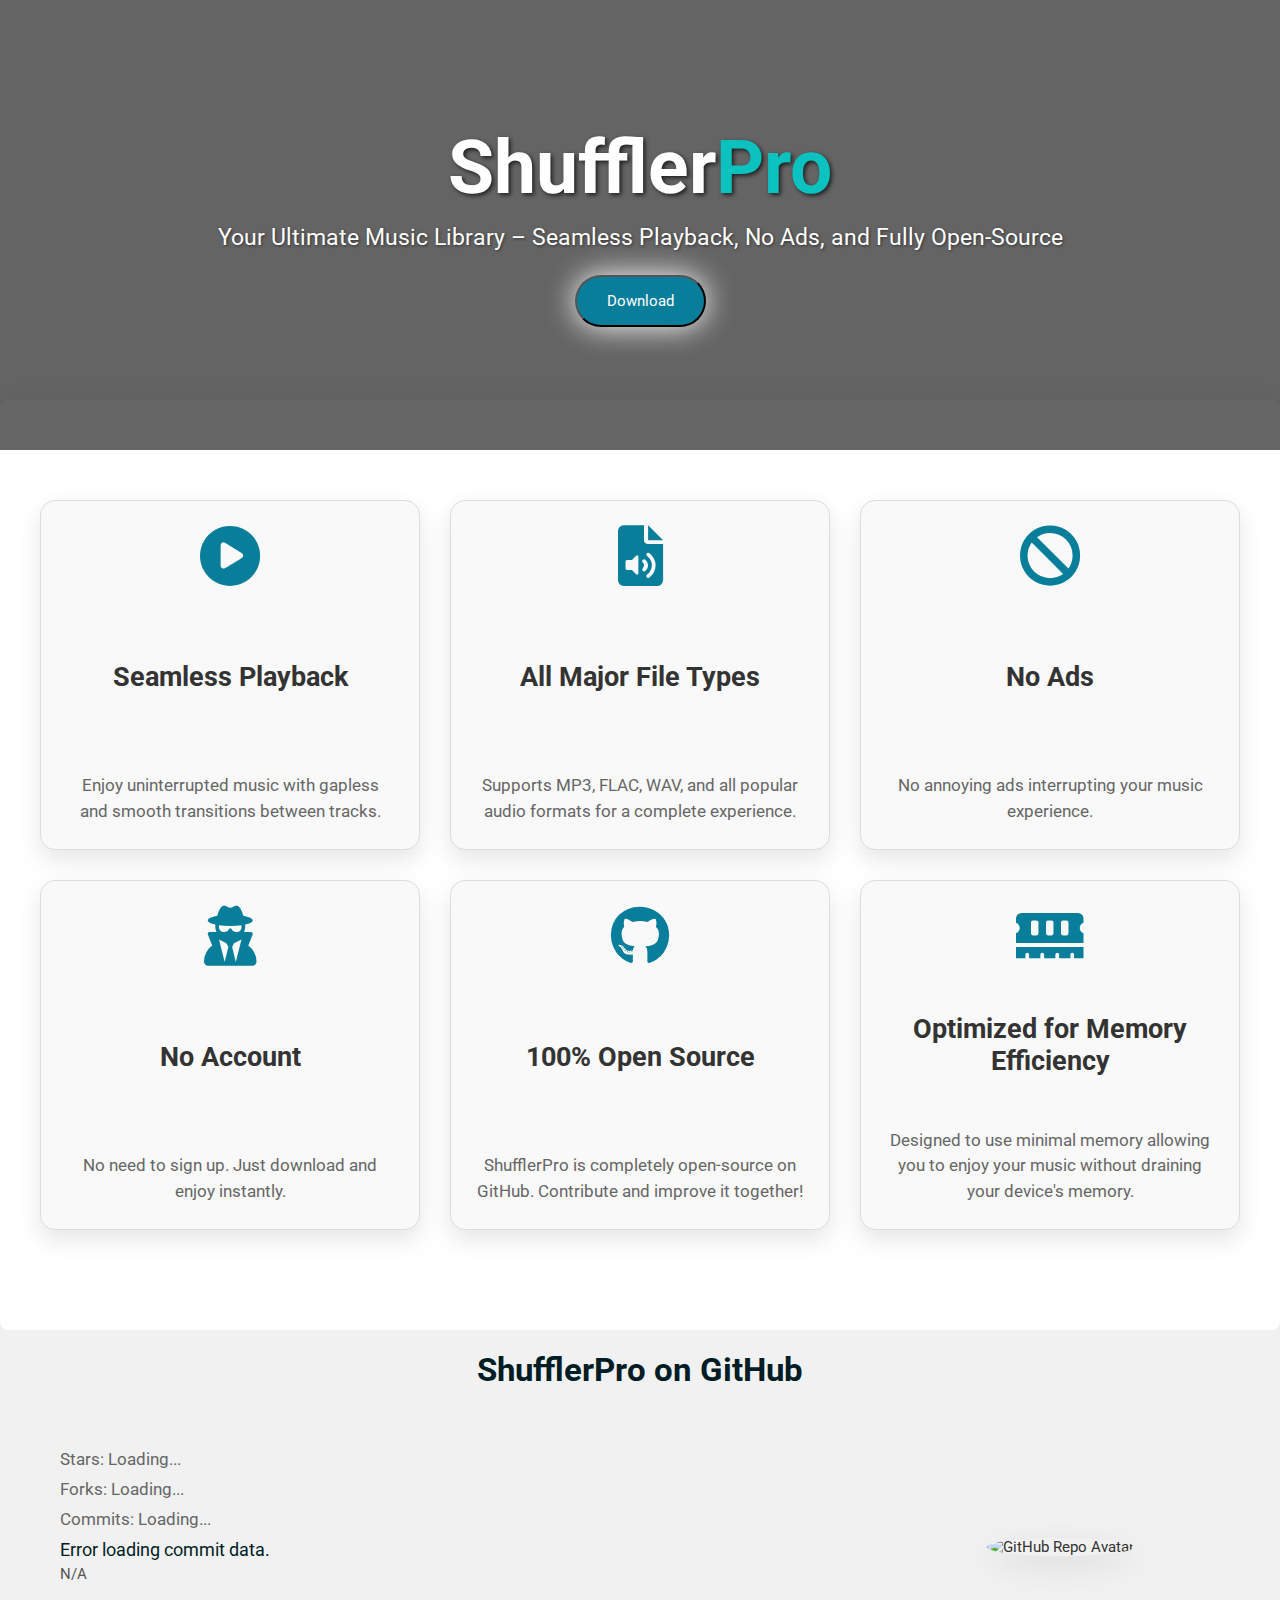
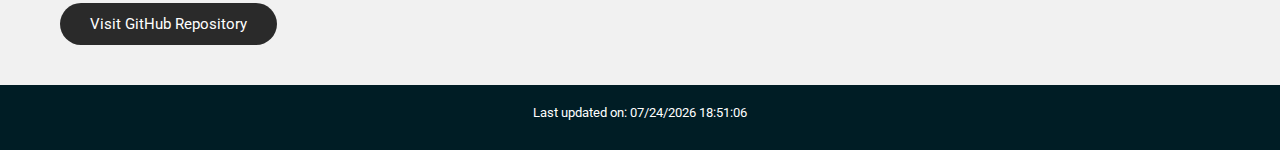
==== Web/index.html @ 35d64451 "update github api calls" ====
<!DOCTYPE html>
<html lang="en">
  <head>
    <meta charset="UTF-8" />
    <meta name="viewport" content="width=device-width, initial-scale=1.0" />
    <meta http-equiv="X-UA-Compatible" content="ie=edge" />
    <title>ShufflerPro - Your Ultimate Music Library</title>
    <link rel="stylesheet" href="styles.css" />
    <link
      href="https://fonts.googleapis.com/css2?family=Roboto:wght@400;700&display=swap"
      rel="stylesheet"
    />
    <link
      rel="stylesheet"
      href="https://cdnjs.cloudflare.com/ajax/libs/font-awesome/6.0.0-beta3/css/all.min.css"
    />
    <script src="https://kit.fontawesome.com/a076d05399.js"></script>
  </head>
  <body>
    <!-- Hero Section -->
    <header class="hero">
      <div class="container">
        <h1>Shuffler<span class="highlight">Pro</span></h1>
        <p>
          Your Ultimate Music Library – Seamless Playback, No Ads, and Fully
          Open-Source
        </p>
        <button href="#download" class="btn-primary" id="downloadBtn">
          Download
        </button>
      </div>
    </header>

    <!-- Features Section -->
    <section class="features">
      <div class="feature-items">
        <div class="feature-item">
          <i class="fas fa-play-circle"></i>
          <h3>Seamless Playback</h3>
          <p>
            Enjoy uninterrupted music with gapless and smooth transitions
            between tracks.
          </p>
        </div>
        <div class="feature-item">
          <i class="fas fa-file-audio"></i>
          <h3>All Major File Types</h3>
          <p>
            Supports MP3, FLAC, WAV, and all popular audio formats for a
            complete experience.
          </p>
        </div>
        <div class="feature-item">
          <i class="fas fa-ban"></i>
          <h3>No Ads</h3>
          <p>No annoying ads interrupting your music experience.</p>
        </div>
        <div class="feature-item">
          <i class="fas fa-user-secret"></i>
          <h3>No Account</h3>
          <p>No need to sign up. Just download and enjoy instantly.</p>
        </div>
        <div class="feature-item">
          <i class="fab fa-github"></i>
          <h3>100% Open Source</h3>
          <p>
            ShufflerPro is completely open-source on GitHub. Contribute and
            improve it together!
          </p>
        </div>
        <div class="feature-item">
          <i class="fas fa-memory"></i>
          <h3>Optimized for Memory Efficiency</h3>
          <p>
            Designed to use minimal memory allowing you to enjoy your music
            without draining your device's memory.
          </p>
        </div>
      </div>
    </section>

    <!-- GitHub Repository Preview Section -->
    <section class="github-preview">
      <h2>ShufflerPro on GitHub</h2>
      <div class="github-info">
        <div class="repo-details">
          <p id="repo-description">Loading description...</p>
          <p>Stars: <span id="repo-stars">Loading...</span></p>
          <p>Forks: <span id="repo-forks">Loading...</span></p>
          <p>Commits: <span id="repo-commits">Loading...</span></p>
          <div id="repo-last-commit"></div>
          <!-- Last commit message -->
          <div id="repo-last-commit-details"></div>
          <!-- Author and Date of last commit -->
          <a
            id="repo-link"
            href="https://github.com/therealmariolaurianti/Shuffler"
            target="_blank"
            class="btn-primary"
            >Visit GitHub Repository</a
          >
        </div>
        <div class="repo-stats">
          <img id="repo-avatar" src="" alt="GitHub Repo Avatar" />
        </div>
      </div>
    </section>

    <!-- Footer -->
    <footer>
      <p>Last updated on: <span id="lastUpdated"></span></p>
    </footer>

    <!-- Link to external JavaScript file -->
    <script src="script.js"></script>
    <script src="lastUpdated.js"></script>
    <script src="download.js"></script>
  </body>
</html>
---- Web/styles.css ----
/* Global Styles */
* {
  margin: 0;
  padding: 0;
  box-sizing: border-box;
  font-family: 'Roboto', sans-serif;
}

html, body {
  height: 100%;
  font-size: 15px;
  color: #333;
  background-color: #f9f9f9;
}

/* Hero Section - Music Themed Background */
.hero {
  background: url('https://img.freepik.com/free-vector/shiny-tune-rhythm-notation-background-musical-event-vector_1017-47634.jpg?t=st=1731434239~exp=1731437839~hmac=1860f5b8b86239f0c6c3c88d9b60a34114d45a3491d7bbe0abcb93ce859c19ec&w=1060') no-repeat center center/cover; /* Replace with your own image URL */
  background-color: rgba(0, 0, 0, 0.6); /* Fallback color with slight transparency for text readability */
  display: flex;
  justify-content: center;
  align-items: center;
  text-align: center;
  color: white;
  padding: 20px;
  height: 50vh;
  min-height: 300px;
  flex-direction: column;
  position: relative;
  overflow: hidden;
}

.hero h1 {
  font-size: 5rem;
  margin-bottom: 10px;
  text-shadow: 2px 2px 4px rgba(0, 0, 0, 0.7);
}

.highlight {
  color: #0cc2c0; /* Change to your desired color */
}

.hero p {
  font-size: 1.5rem;
  margin-bottom: 20px;
  line-height: 1.5;
  text-shadow: 1px 1px 3px rgba(0, 0, 0, 0.5);
}

.hero .btn-primary {
  background-color: #097e9a;
  color: white;
  padding: 15px 30px;
  text-decoration: none;
  border-radius: 30px;
  font-size: 1rem;
  transition: background-color 0.3s, transform 0.2s;
  margin-top: auto;
  box-shadow: 0 0px 30px white;
}

.hero .btn-primary:hover {
  background-color: #0cc2c0;
  transform: scale(1.05);
}

.hero .btn-primary:focus {
  outline: 3px solid #0cc2c0;
  outline-offset: 5px;
}

/* Features Section */
.features {
  padding: 100px 20px;
  background-color: #fff;
  text-align: center;
  display: flex;
  justify-content: center;
  align-items: center;
  flex-direction: column;
  box-shadow: 0 15px 40px rgba(0, 0, 0, 0.1);
  border-radius: 8px;
  margin-top: -50px;
}

.features h2 {
  font-size: 3.5rem;
  margin-bottom: 30px;
  color: #333;
  font-weight: 700;
  letter-spacing: 1px;
}

/* Feature Items Container */
.feature-items {
  display: grid;
  grid-template-columns: repeat(3, 1fr);
  gap: 30px;
  max-width: 1200px;
  width: 100%;
  margin: 0 auto;
}

.feature-item {
  padding: 25px;
  background: #f9f9f9;
  border-radius: 15px;
  box-shadow: 0 10px 25px rgba(0, 0, 0, 0.1);
  text-align: center;
  transition: all 0.3s ease;
  border: 1px solid #ddd;
  display: flex;
  flex-direction: column;
  justify-content: space-between;
  height: 350px;
}

.feature-item i {
  font-size: 4rem;
  margin-bottom: 20px;
  color: #097e9a;
  transition: color 0.3s;
}

.feature-item h3 {
  font-size: 1.8rem;
  margin-bottom: 15px;
  color: #333;
}

.feature-item p {
  font-size: 1.125rem;
  color: #666;
  margin-top: 10px;
  line-height: 1.5;
}

.feature-item:hover {
  transform: translateY(-10px);
  box-shadow: 0 12px 30px rgba(0, 0, 0, 0.15);
  background-color: #097e9a;
  color: white;
}

.feature-item:hover i {
  color: white;
}

.feature-item:hover h3 {
  color: white;
}

.feature-item:hover p {
  color: white;
}

/* Hover Effect for Feature Items */
.feature-item:hover {
  transform: translateY(-8px);
  box-shadow: 0 15px 30px rgba(0, 0, 0, 0.2);
  background-color: #097e9a;
}

/* CTA Section */
.cta {
  background-color: #ff7f50;
  padding: 40px 20px;
  color: white;
  text-align: center;
}

.cta h2 {
  font-size: 2.5rem;
  margin-bottom: 30px;
}

.btn-secondary {
  background-color: #333;
  color: white;
  padding: 15px 30px;
  text-decoration: none;
  border-radius: 30px;
  font-size: 1rem;
  transition: background-color 0.3s;
}

.btn-secondary:hover {
  background-color: #444;
}

/* Footer */
footer {
  background-color: #001d25;
  color: white;
  padding: 20px 0;
  text-align: center;
}

footer p {
  font-size: 0.875rem;
  margin-bottom: 10px;
}

.social-links {
  margin-top: 10px;
}

.social-icon {
  font-size: 1.5rem;
  margin: 0 10px;
  color: white;
  transition: color 0.3s;
}

.social-icon:hover {
  color: #ff7f50;
}

/* Media Queries */

/* For screens smaller than 1024px */
@media (max-width: 1024px) {
  .hero {
      height: 40vh;
  }

  .hero h1 {
      font-size: 2.5rem;
  }

  .hero p {
      font-size: 1.125rem;
  }

  .feature-items {
      grid-template-columns: 1fr 1fr;
  }
}

/* For screens smaller than 768px */
@media (max-width: 768px) {
  .hero {
      height: 35vh;
  }

  .hero h1 {
      font-size: 2rem;
  }

  .hero p {
      font-size: 1rem;
  }

  .feature-items {
      grid-template-columns: 1fr;
  }
}

/* For screens smaller than 480px */
@media (max-width: 480px) {
  .hero {
      height: 30vh;
  }

  .hero h1 {
      font-size: 1.75rem;
  }

  .hero p {
      font-size: 0.875rem;
  }

  .feature-items {
      grid-template-columns: 1fr;
  }
}

/* GitHub Preview Section */
.github-preview {
  background-color: #f1f1f1;
  padding: 20px 20px;
  text-align: center;
}

.github-preview h2 {
  font-size: 2.2rem; /* Smaller font size */
  margin-bottom: 40px;
  color: #001d25;
}

.github-info {
  display: flex;
  justify-content: space-between;
  align-items: center;
  max-width: 1200px;
  margin: 0 auto;
  flex-wrap: wrap;
}

.repo-details {
  flex: 1;
  max-width: 60%;
  padding: 20px;
  text-align: left;
}

.repo-details h3 {
  font-size: 1.8rem; /* Slightly smaller */
  margin-bottom: 20px;
  color: #001d25;
}

.repo-details p {
  font-size: 1.125rem; /* Slightly smaller text */
  color: #666;
  margin-bottom: 10px;
}

.repo-details a {
  margin-top: 20px;
  display: inline-block;
  font-size: 1rem;
  padding: 12px 30px;
  background-color: #2a2a2a;
  color: white;
  border-radius: 30px;
  text-decoration: none;
  transition: background-color 0.3s;
}

.repo-details a:hover {
  background-color: #097e9a;
}

/* Repo Avatar */
.repo-stats {
  flex: 1;
  max-width: 30%;
  padding: 20px;
  text-align: center;
}

.repo-stats img {
  width: 150px;
  border-radius: 50%;
  box-shadow: 0 10px 30px rgba(0, 0, 0, 0.1);
}

/* Last commit message and details */
#repo-last-commit {
  font-size: 1.2rem;
  margin-top: 10px;
  color: #001d25;
}

#repo-last-commit .commit-message {
  display: block;
  font-weight: bold;
  color: #097e9a;
  margin-bottom: 5px;
}

#repo-last-commit-details {
  font-size: 1rem;
  color: #555;
  margin-top: 5px;
}

#repo-last-commit-details .commit-author {
  color: #001d25;
  font-weight: bold;
}

#repo-last-commit-details .commit-date {
  color: #777;
  font-style: italic;
}

#repo-description {
  display: none;
}
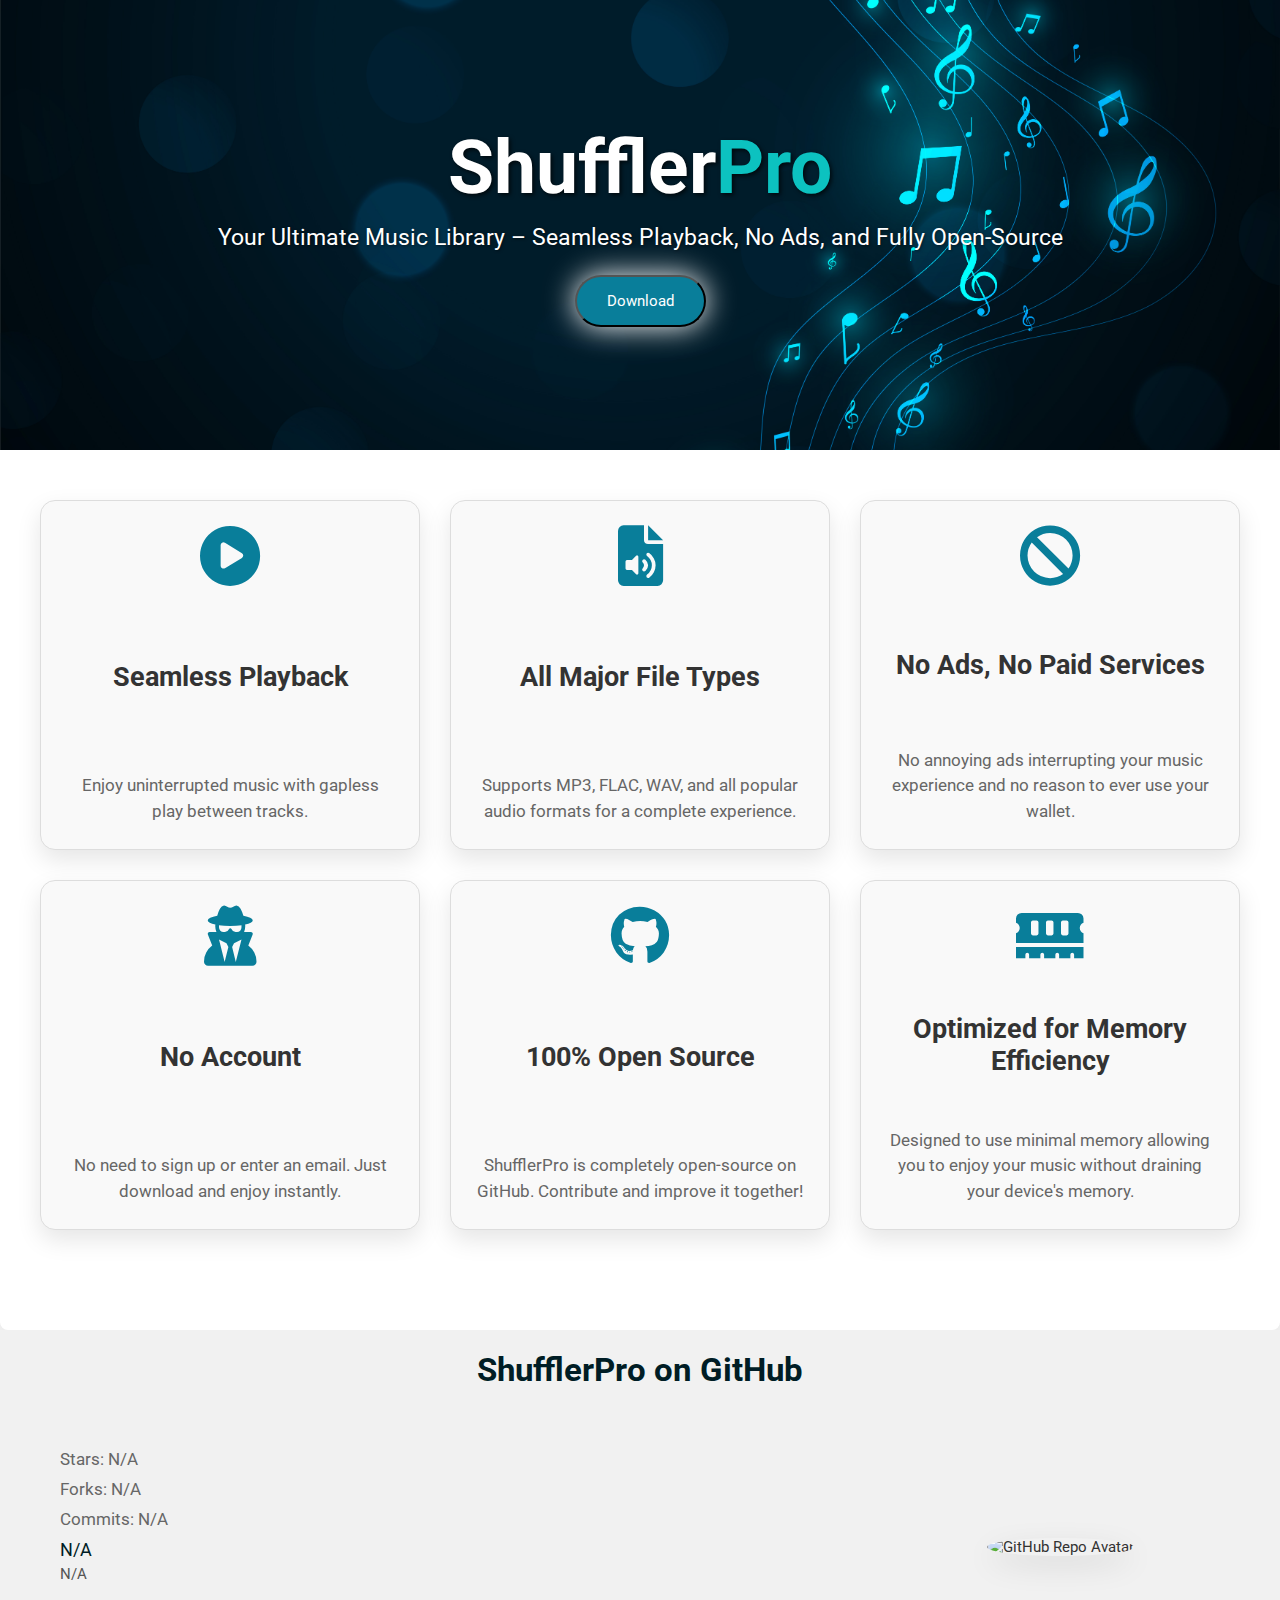
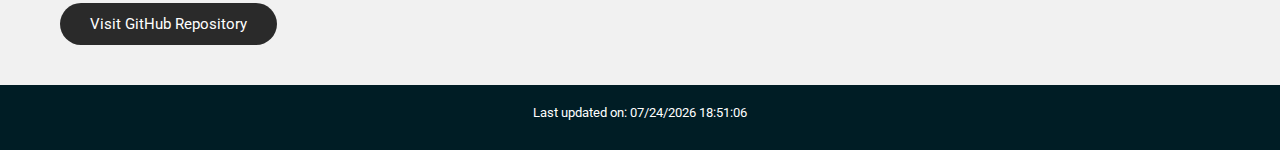
==== commit 2c3c864f: "move files around into folders" ====
--- a/Web/index.html
+++ b/Web/index.html
@@ -38,7 +38,7 @@
           <i class="fas fa-play-circle"></i>
           <h3>Seamless Playback</h3>
           <p>
-            Enjoy uninterrupted music with gapless and smooth transitions
+            Enjoy uninterrupted music with gapless play
             between tracks.
           </p>
         </div>
@@ -52,13 +52,13 @@
         </div>
         <div class="feature-item">
           <i class="fas fa-ban"></i>
-          <h3>No Ads</h3>
-          <p>No annoying ads interrupting your music experience.</p>
+          <h3>No Ads, No Paid Services</h3>
+          <p>No annoying ads interrupting your music experience and no reason to ever use your wallet.</p>
         </div>
         <div class="feature-item">
           <i class="fas fa-user-secret"></i>
           <h3>No Account</h3>
-          <p>No need to sign up. Just download and enjoy instantly.</p>
+          <p>No need to sign up or enter an email. Just download and enjoy instantly.</p>
         </div>
         <div class="feature-item">
           <i class="fab fa-github"></i>
@@ -112,8 +112,8 @@
     </footer>
 
     <!-- Link to external JavaScript file -->
-    <script src="script.js"></script>
-    <script src="lastUpdated.js"></script>
-    <script src="download.js"></script>
+    <script src="scripts/script.js"></script>
+    <script src="scripts/lastUpdated.js"></script>
+    <script src="scripts/download.js"></script>
   </body>
 </html>
--- a/Web/styles.css
+++ b/Web/styles.css
@@ -15,7 +15,7 @@
 
 /* Hero Section - Music Themed Background */
 .hero {
-  background: url('https://img.freepik.com/free-vector/shiny-tune-rhythm-notation-background-musical-event-vector_1017-47634.jpg?t=st=1731434239~exp=1731437839~hmac=1860f5b8b86239f0c6c3c88d9b60a34114d45a3491d7bbe0abcb93ce859c19ec&w=1060') no-repeat center center/cover; /* Replace with your own image URL */
+  background: url('images/background.jpg') no-repeat center center/cover; /* Replace with your own image URL */
   background-color: rgba(0, 0, 0, 0.6); /* Fallback color with slight transparency for text readability */
   display: flex;
   justify-content: center;
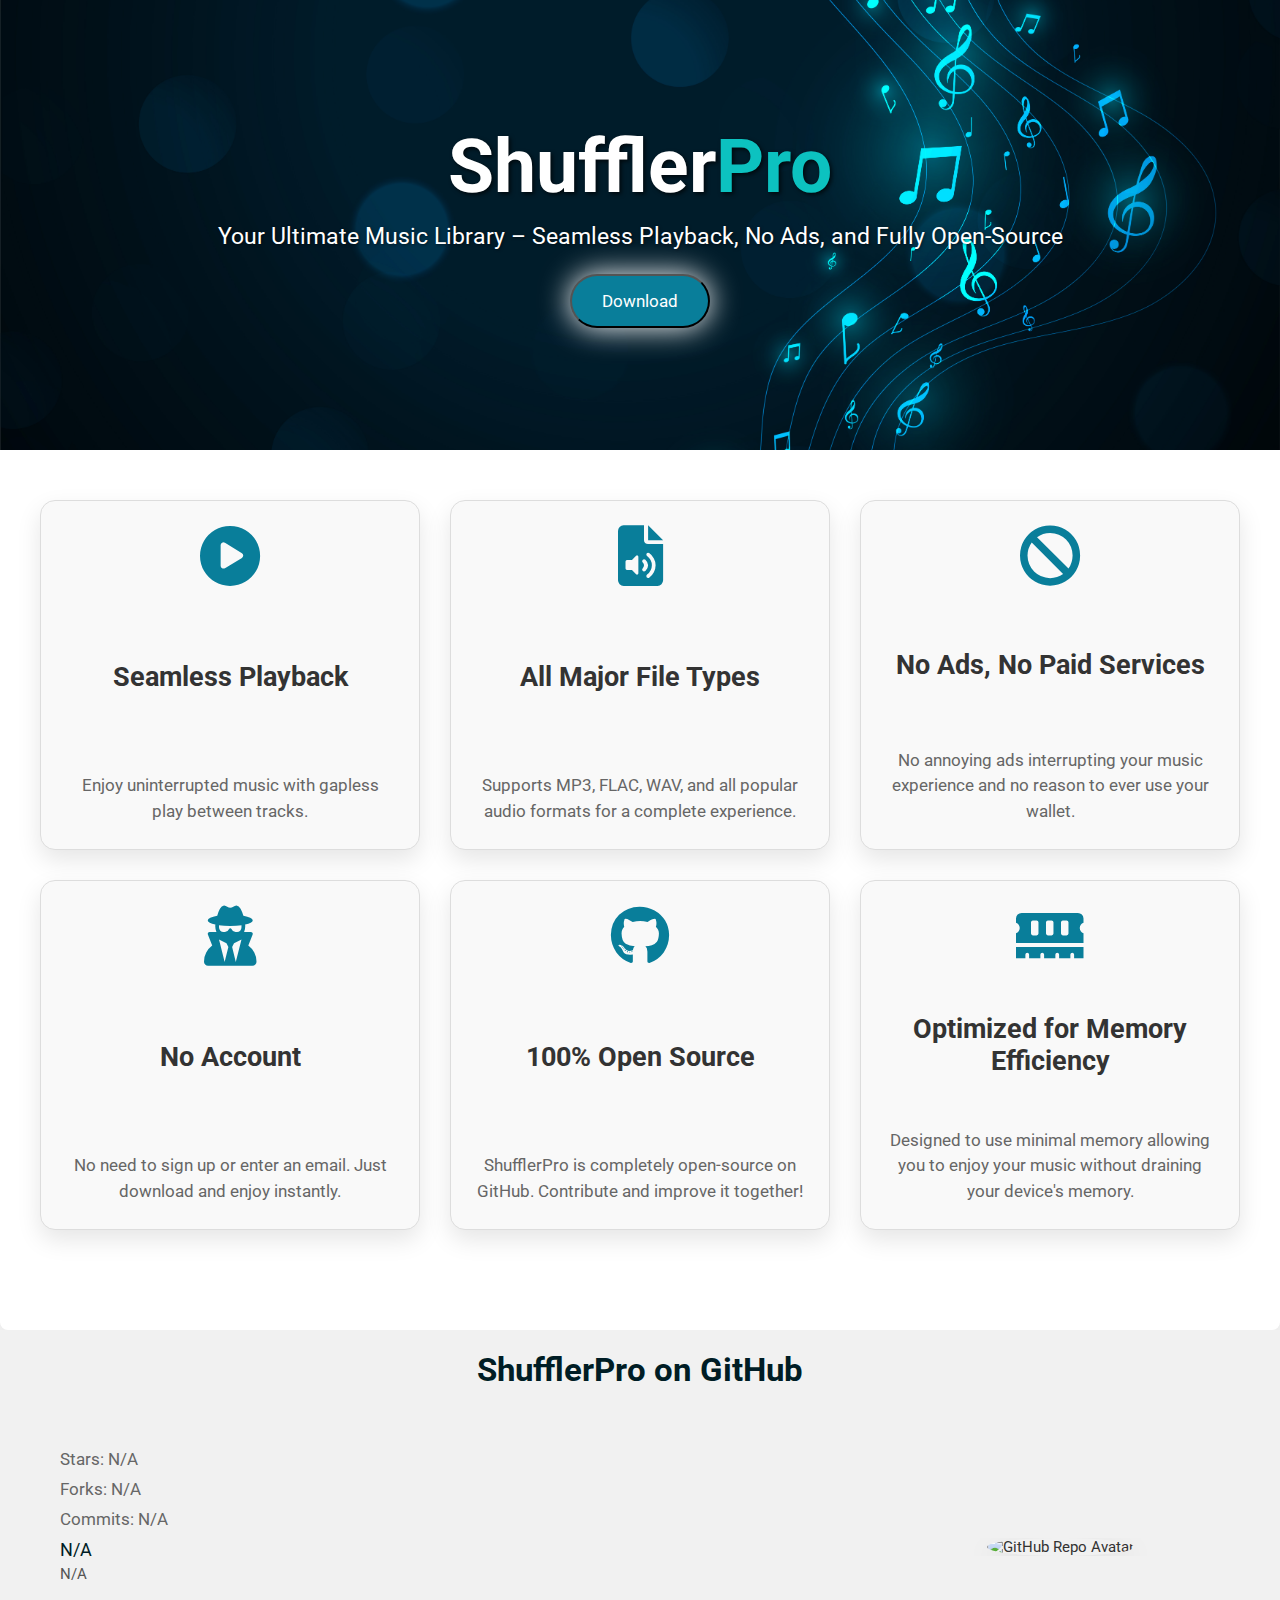
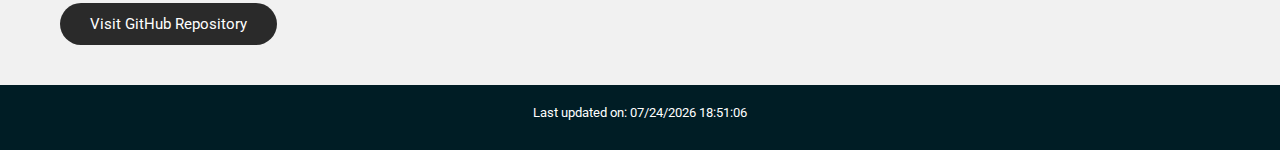
==== commit e5b7d5b8: "Refactor HTML and adjust CSS for better text display" ====
--- a/Web/index.html
+++ b/Web/index.html
@@ -37,10 +37,7 @@
         <div class="feature-item">
           <i class="fas fa-play-circle"></i>
           <h3>Seamless Playback</h3>
-          <p>
-            Enjoy uninterrupted music with gapless play
-            between tracks.
-          </p>
+          <p>Enjoy uninterrupted music with gapless play between tracks.</p>
         </div>
         <div class="feature-item">
           <i class="fas fa-file-audio"></i>
@@ -53,12 +50,18 @@
         <div class="feature-item">
           <i class="fas fa-ban"></i>
           <h3>No Ads, No Paid Services</h3>
-          <p>No annoying ads interrupting your music experience and no reason to ever use your wallet.</p>
+          <p>
+            No annoying ads interrupting your music experience and no reason to
+            ever use your wallet.
+          </p>
         </div>
         <div class="feature-item">
           <i class="fas fa-user-secret"></i>
           <h3>No Account</h3>
-          <p>No need to sign up or enter an email. Just download and enjoy instantly.</p>
+          <p>
+            No need to sign up or enter an email. Just download and enjoy
+            instantly.
+          </p>
         </div>
         <div class="feature-item">
           <i class="fab fa-github"></i>
--- a/Web/styles.css
+++ b/Web/styles.css
@@ -53,7 +53,7 @@
   padding: 15px 30px;
   text-decoration: none;
   border-radius: 30px;
-  font-size: 1rem;
+  font-size: 1.15rem;
   transition: background-color 0.3s, transform 0.2s;
   margin-top: auto;
   box-shadow: 0 0px 30px white;
@@ -334,9 +334,11 @@
 
 /* Repo Avatar */
 .repo-stats {
-  flex: 1;
+  flex: 3;
+  overflow: hidden;
   max-width: 30%;
-  padding: 20px;
+  width: 100%;
+  height: auto;
   text-align: center;
 }
 
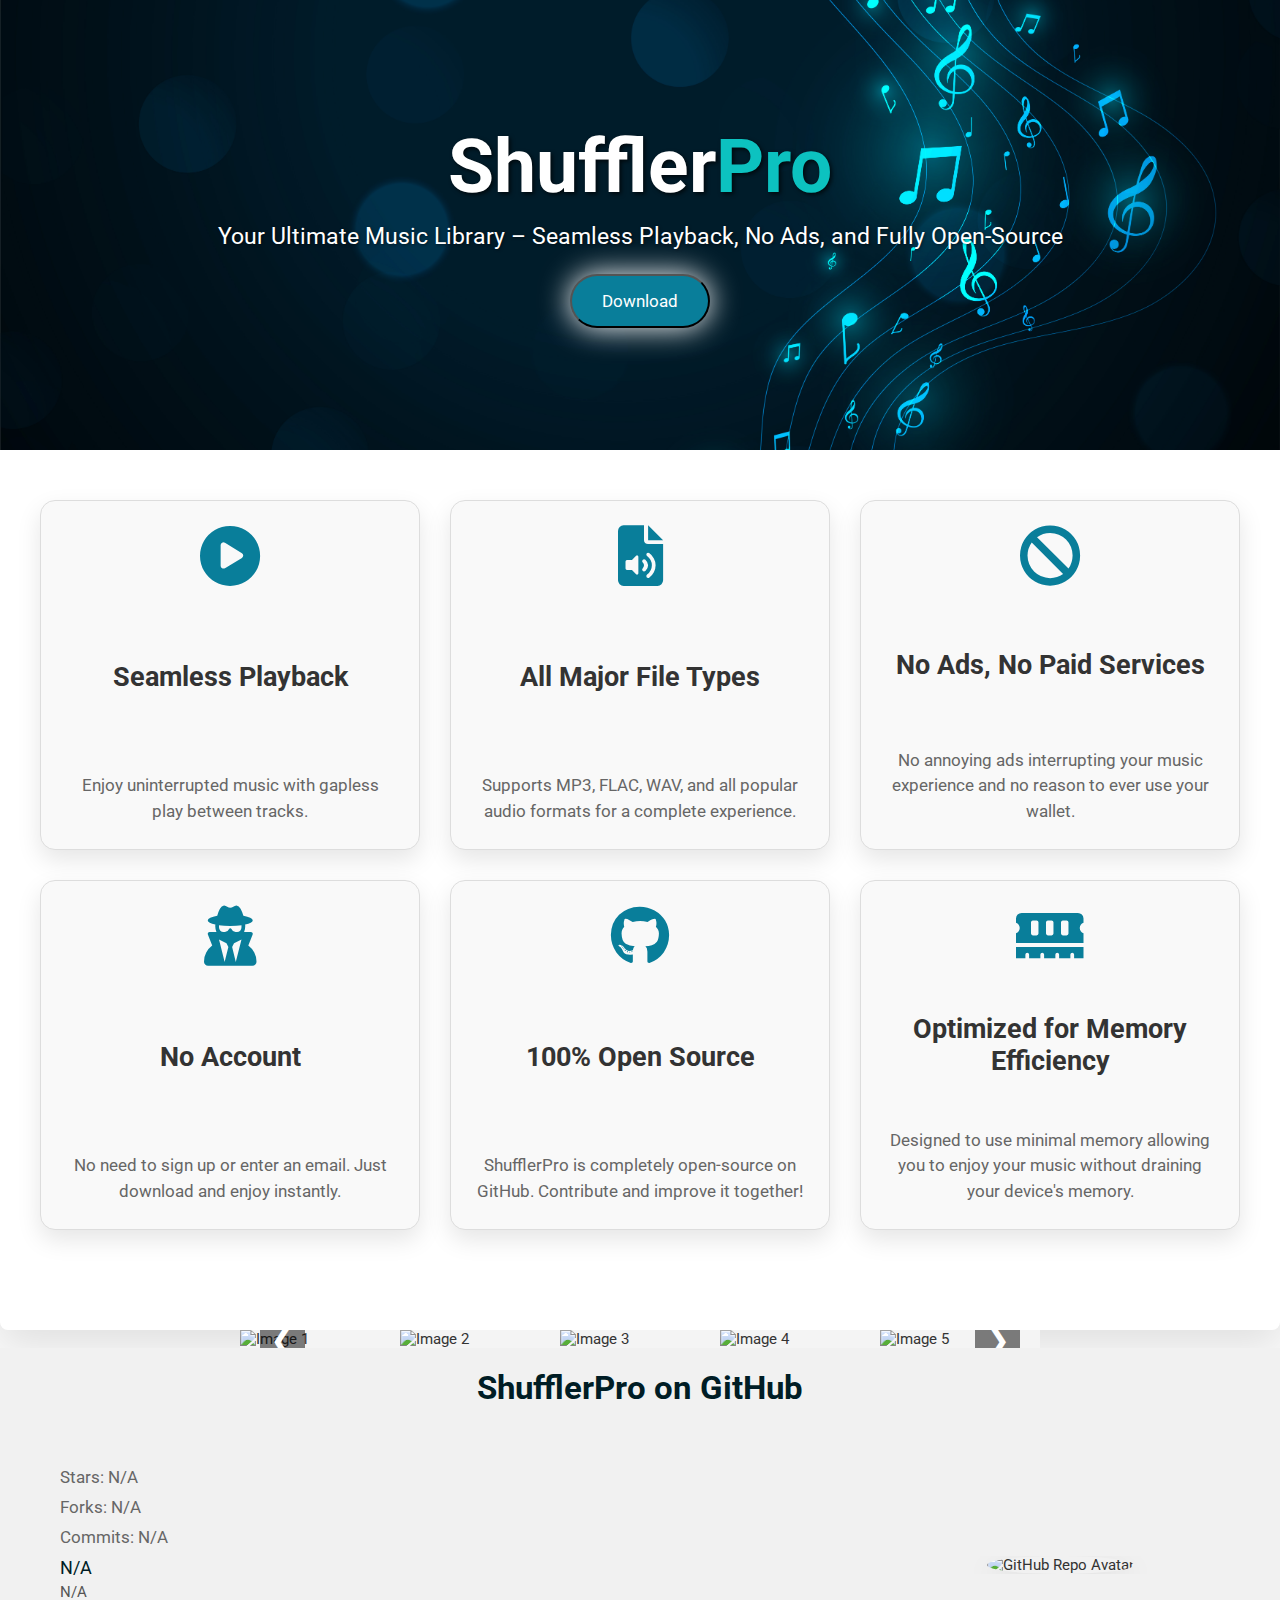
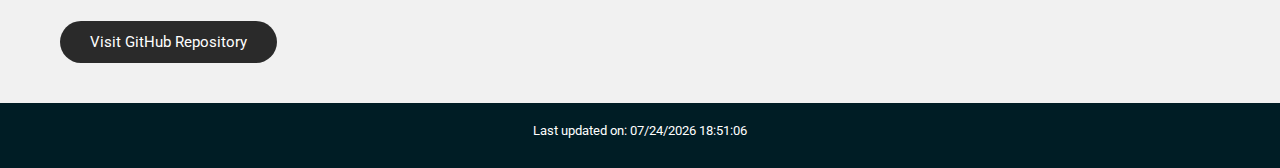
==== commit c15a46ab: "work on adding image carousel" ====
--- a/Web/index.html
+++ b/Web/index.html
@@ -82,6 +82,29 @@
       </div>
     </section>
 
+    <div class="carousel-container">
+      <div class="carousel-wrapper">
+          <img src="https://via.placeholder.com/1200x800/FF5733/FFFFFF?text=Image+1" alt="Image 1">
+          <img src="https://via.placeholder.com/1200x800/33FF57/FFFFFF?text=Image+2" alt="Image 2">
+          <img src="https://via.placeholder.com/1200x800/3357FF/FFFFFF?text=Image+3" alt="Image 3">
+          <img src="https://via.placeholder.com/1200x800/FF33A1/FFFFFF?text=Image+4" alt="Image 4">
+          <img src="https://via.placeholder.com/1200x800/FFBD33/FFFFFF?text=Image+5" alt="Image 5">
+      </div>
+      <!-- Navigation buttons -->
+      <button class="carousel-btn prev-btn" onclick="moveSlide(-1)">&#10094;</button>
+      <button class="carousel-btn next-btn" onclick="moveSlide(1)">&#10095;</button>
+
+      <!-- Carousel indicators -->
+      <div class="carousel-indicators">
+          <button class="indicator" onclick="goToSlide(0)"></button>
+          <button class="indicator" onclick="goToSlide(1)"></button>
+          <button class="indicator" onclick="goToSlide(2)"></button>
+          <button class="indicator" onclick="goToSlide(3)"></button>
+          <button class="indicator" onclick="goToSlide(4)"></button>
+      </div>
+  </div>
+
+
     <!-- GitHub Repository Preview Section -->
     <section class="github-preview">
       <h2>ShufflerPro on GitHub</h2>
@@ -118,5 +141,6 @@
     <script src="scripts/script.js"></script>
     <script src="scripts/lastUpdated.js"></script>
     <script src="scripts/download.js"></script>
+    <script src="scripts/carousel.js"></script>
   </body>
 </html>
--- a/Web/styles.css
+++ b/Web/styles.css
@@ -3,20 +3,28 @@
   margin: 0;
   padding: 0;
   box-sizing: border-box;
-  font-family: 'Roboto', sans-serif;
-}
-
-html, body {
+  font-family: "Roboto", sans-serif;
+}
+
+html,
+body {
   height: 100%;
   font-size: 15px;
+  width: 100%;
+  
   color: #333;
   background-color: #f9f9f9;
 }
 
 /* Hero Section - Music Themed Background */
 .hero {
-  background: url('images/background.jpg') no-repeat center center/cover; /* Replace with your own image URL */
-  background-color: rgba(0, 0, 0, 0.6); /* Fallback color with slight transparency for text readability */
+  background: url("images/background.jpg") no-repeat center center/cover; /* Replace with your own image URL */
+  background-color: rgba(
+    0,
+    0,
+    0,
+    0.6
+  ); /* Fallback color with slight transparency for text readability */
   display: flex;
   justify-content: center;
   align-items: center;
@@ -61,6 +69,7 @@
 
 .hero .btn-primary:hover {
   background-color: #0cc2c0;
+  cursor: pointer;
   transform: scale(1.05);
 }
 
@@ -221,57 +230,57 @@
 /* For screens smaller than 1024px */
 @media (max-width: 1024px) {
   .hero {
-      height: 40vh;
+    height: 40vh;
   }
 
   .hero h1 {
-      font-size: 2.5rem;
+    font-size: 2.5rem;
   }
 
   .hero p {
-      font-size: 1.125rem;
+    font-size: 1.125rem;
   }
 
   .feature-items {
-      grid-template-columns: 1fr 1fr;
+    grid-template-columns: 1fr 1fr;
   }
 }
 
 /* For screens smaller than 768px */
 @media (max-width: 768px) {
   .hero {
-      height: 35vh;
+    height: 35vh;
   }
 
   .hero h1 {
-      font-size: 2rem;
+    font-size: 2rem;
   }
 
   .hero p {
-      font-size: 1rem;
+    font-size: 1rem;
   }
 
   .feature-items {
-      grid-template-columns: 1fr;
+    grid-template-columns: 1fr;
   }
 }
 
 /* For screens smaller than 480px */
 @media (max-width: 480px) {
   .hero {
-      height: 30vh;
+    height: 30vh;
   }
 
   .hero h1 {
-      font-size: 1.75rem;
+    font-size: 1.75rem;
   }
 
   .hero p {
-      font-size: 0.875rem;
+    font-size: 0.875rem;
   }
 
   .feature-items {
-      grid-template-columns: 1fr;
+    grid-template-columns: 1fr;
   }
 }
 
@@ -380,4 +389,85 @@
 
 #repo-description {
   display: none;
+}
+
+/* Carousel Container */
+.carousel-container {
+  position: relative;
+  overflow: hidden;
+  display: flex;
+  justify-content: center;
+  background-color: #f4f4f4;
+  align-items: center;
+  justify-self: center;
+  transition: all 0.5s ease; /* Smooth transition when resizing */
+}
+
+.carousel-wrapper {
+  display: flex;
+  transition: transform 0.5s ease;
+  width: 100%;
+}
+
+.carousel-wrapper img {
+  width: 100%; /* Image width now fills the container */
+  height: auto; /* Maintain the aspect ratio */
+  object-fit: contain; /* Make sure the image fits inside the container without cropping */
+}
+
+/* Carousel Navigation Buttons */
+.carousel-btn {
+  position: absolute;
+  top: 50%;
+  transform: translateY(-50%);
+  background-color: rgba(0, 0, 0, 0.5);
+  color: white;
+  font-size: 30px;
+  border: none;
+  padding: 10px;
+  cursor: pointer;
+  z-index: 10;
+}
+
+.prev-btn {
+  left: 20px;
+}
+
+.next-btn {
+  right: 20px;
+}
+
+.carousel-btn:hover {
+  background-color: rgba(0, 0, 0, 0.7);
+}
+
+/* Carousel Indicators */
+.carousel-indicators {
+  position: absolute;
+  bottom: 20px;
+  left: 50%;
+  transform: translateX(-50%);
+  display: flex;
+}
+
+.carousel-indicators button {
+  background-color: rgba(255, 255, 255, 0.5);
+  border: none;
+  width: 12px;
+  height: 12px;
+  border-radius: 50%;
+  margin: 0 5px;
+  cursor: pointer;
+  transition: background-color 0.3s;
+}
+
+.carousel-indicators button.active {
+  background-color: #333;
+}
+
+/* Media Query: Center and adjust width for larger screens */
+@media (min-width: 800px) {
+  .carousel-container {
+      width: 800px; /* Fixed width of 800px for larger screens */
+  }
 }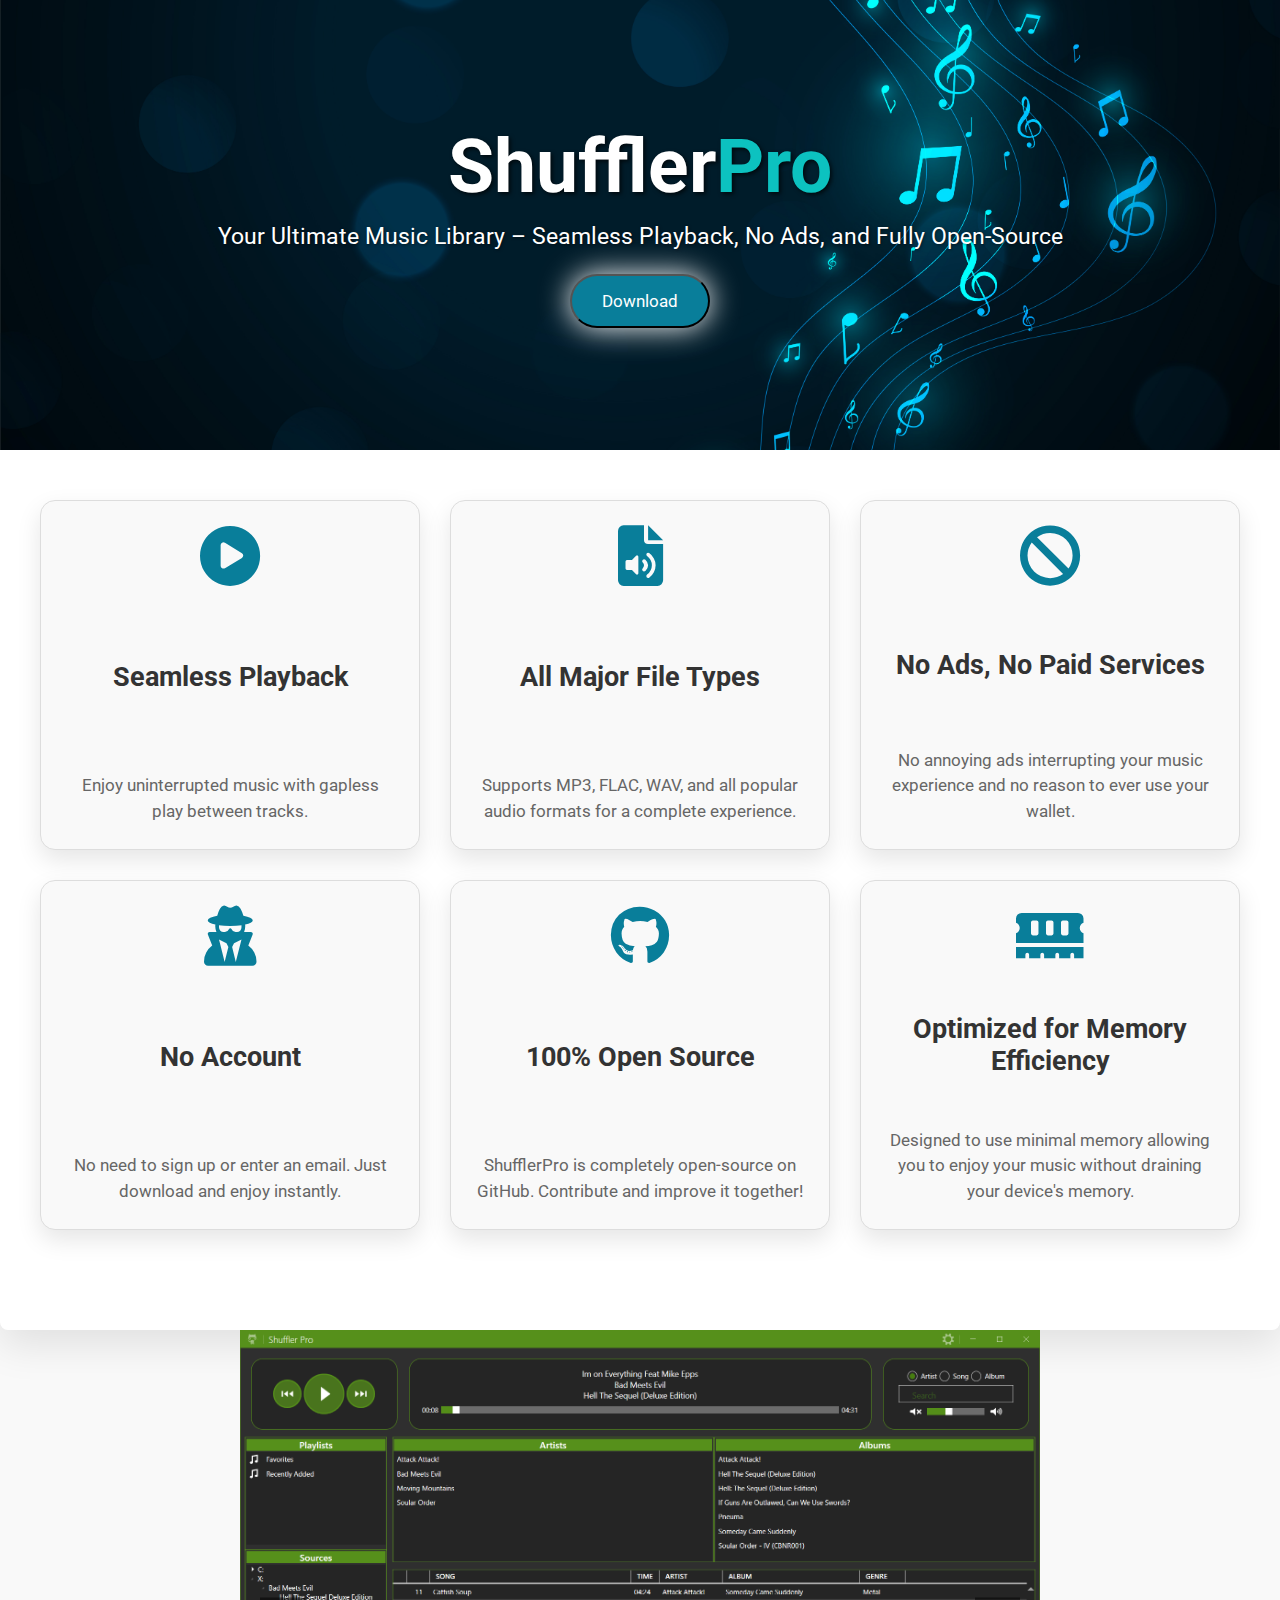
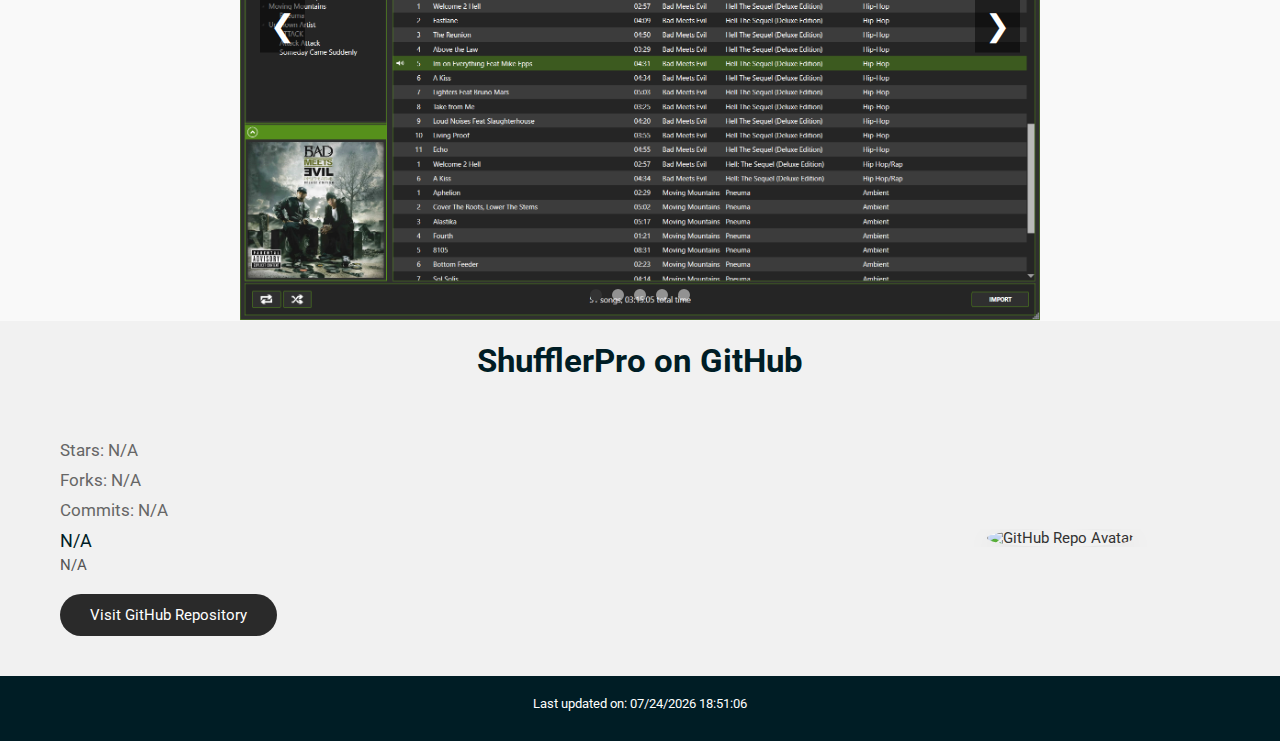
==== commit 1db68cdb: "update index with screenshots" ====
--- a/Web/index.html
+++ b/Web/index.html
@@ -84,9 +84,9 @@
 
     <div class="carousel-container">
       <div class="carousel-wrapper">
-          <img src="https://via.placeholder.com/1200x800/FF5733/FFFFFF?text=Image+1" alt="Image 1">
-          <img src="https://via.placeholder.com/1200x800/33FF57/FFFFFF?text=Image+2" alt="Image 2">
-          <img src="https://via.placeholder.com/1200x800/3357FF/FFFFFF?text=Image+3" alt="Image 3">
+          <img src="images/Screenshot_1.png" alt="Image 1">
+          <img src="images/Screenshot_2.png" alt="Image 2">
+          <img src="images/Screenshot_3.png" alt="Image 3">
           <img src="https://via.placeholder.com/1200x800/FF33A1/FFFFFF?text=Image+4" alt="Image 4">
           <img src="https://via.placeholder.com/1200x800/FFBD33/FFFFFF?text=Image+5" alt="Image 5">
       </div>
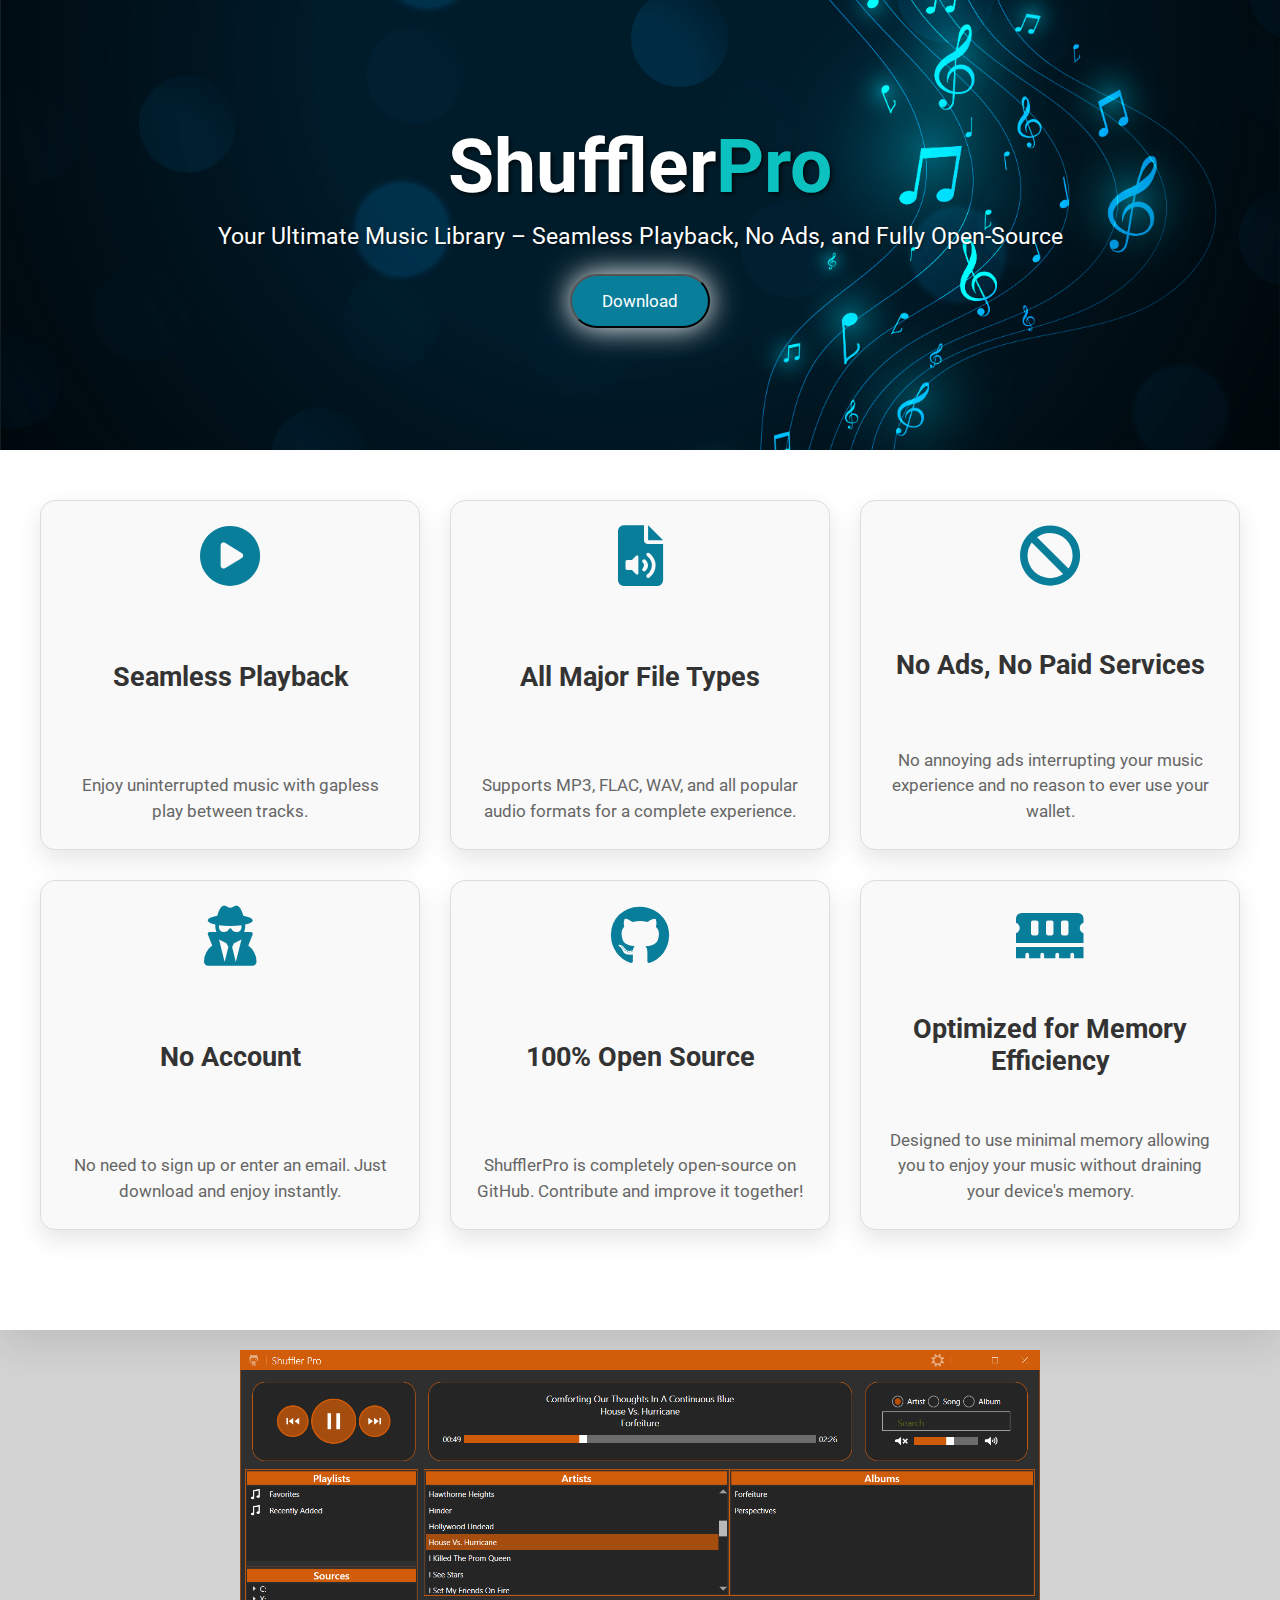
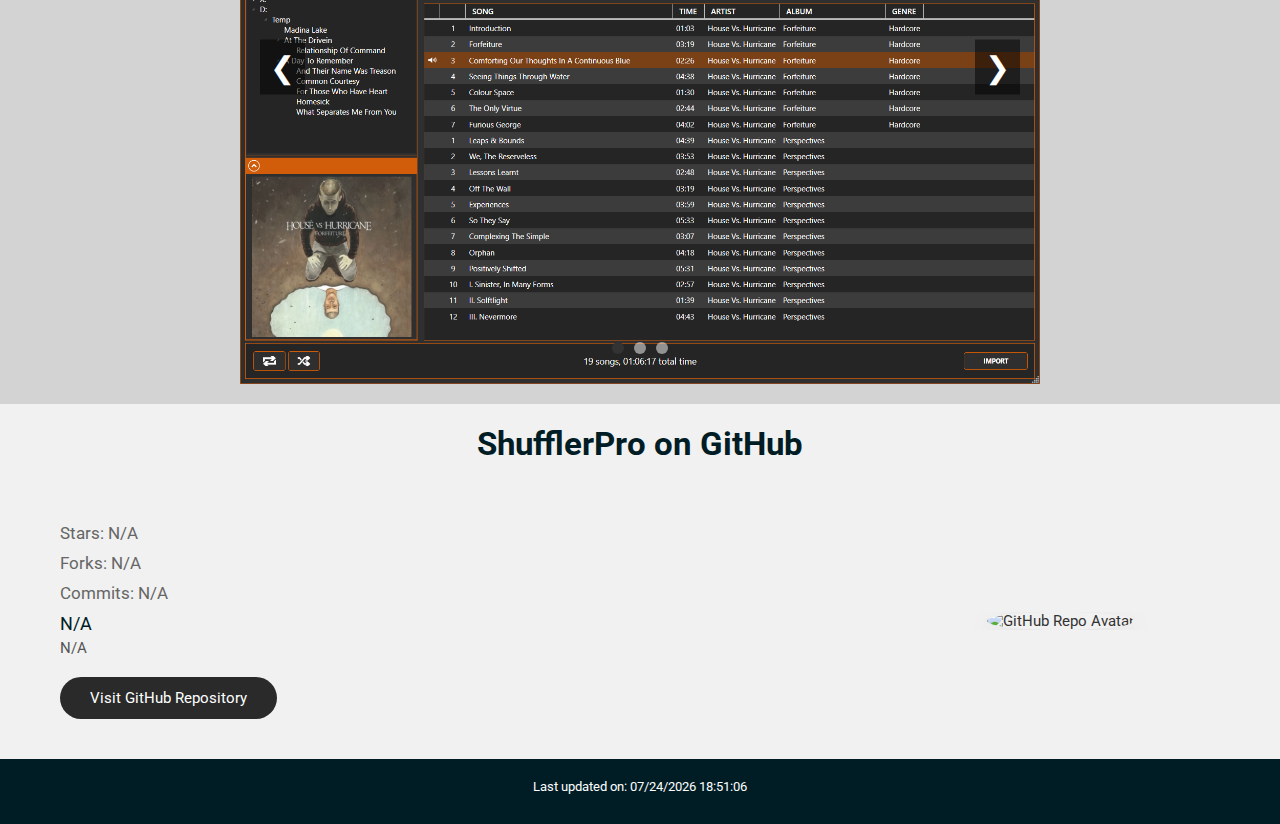
==== commit 98b8ce4c: "Simplify carousel and update styles" ====
--- a/Web/index.html
+++ b/Web/index.html
@@ -84,26 +84,26 @@
 
     <div class="carousel-container">
       <div class="carousel-wrapper">
-          <img src="images/Screenshot_1.png" alt="Image 1">
-          <img src="images/Screenshot_2.png" alt="Image 2">
-          <img src="images/Screenshot_3.png" alt="Image 3">
-          <img src="https://via.placeholder.com/1200x800/FF33A1/FFFFFF?text=Image+4" alt="Image 4">
-          <img src="https://via.placeholder.com/1200x800/FFBD33/FFFFFF?text=Image+5" alt="Image 5">
+        <img src="images/Screenshot_1.png" alt="Image 1" />
+        <img src="images/Screenshot_2.png" alt="Image 2" />
+        <img src="images/Screenshot_3.png" alt="Image 3" />
       </div>
+      
       <!-- Navigation buttons -->
-      <button class="carousel-btn prev-btn" onclick="moveSlide(-1)">&#10094;</button>
-      <button class="carousel-btn next-btn" onclick="moveSlide(1)">&#10095;</button>
+      <button class="carousel-btn prev-btn" onclick="moveSlide(-1)">
+        &#10094;
+      </button>
+      <button class="carousel-btn next-btn" onclick="moveSlide(1)">
+        &#10095;
+      </button>
 
       <!-- Carousel indicators -->
       <div class="carousel-indicators">
-          <button class="indicator" onclick="goToSlide(0)"></button>
-          <button class="indicator" onclick="goToSlide(1)"></button>
-          <button class="indicator" onclick="goToSlide(2)"></button>
-          <button class="indicator" onclick="goToSlide(3)"></button>
-          <button class="indicator" onclick="goToSlide(4)"></button>
+        <button class="indicator" onclick="goToSlide(0)"></button>
+        <button class="indicator" onclick="goToSlide(1)"></button>
+        <button class="indicator" onclick="goToSlide(2)"></button>
       </div>
-  </div>
-
+    </div>
 
     <!-- GitHub Repository Preview Section -->
     <section class="github-preview">
--- a/Web/styles.css
+++ b/Web/styles.css
@@ -13,7 +13,7 @@
   width: 100%;
   
   color: #333;
-  background-color: #f9f9f9;
+  background-color: #D3D3D3;
 }
 
 /* Hero Section - Music Themed Background */
@@ -88,7 +88,7 @@
   align-items: center;
   flex-direction: column;
   box-shadow: 0 15px 40px rgba(0, 0, 0, 0.1);
-  border-radius: 8px;
+  
   margin-top: -50px;
 }
 
@@ -393,11 +393,11 @@
 
 /* Carousel Container */
 .carousel-container {
+  margin: 20px;
   position: relative;
   overflow: hidden;
   display: flex;
   justify-content: center;
-  background-color: #f4f4f4;
   align-items: center;
   justify-self: center;
   transition: all 0.5s ease; /* Smooth transition when resizing */
@@ -444,7 +444,7 @@
 /* Carousel Indicators */
 .carousel-indicators {
   position: absolute;
-  bottom: 20px;
+  bottom: 30px;
   left: 50%;
   transform: translateX(-50%);
   display: flex;
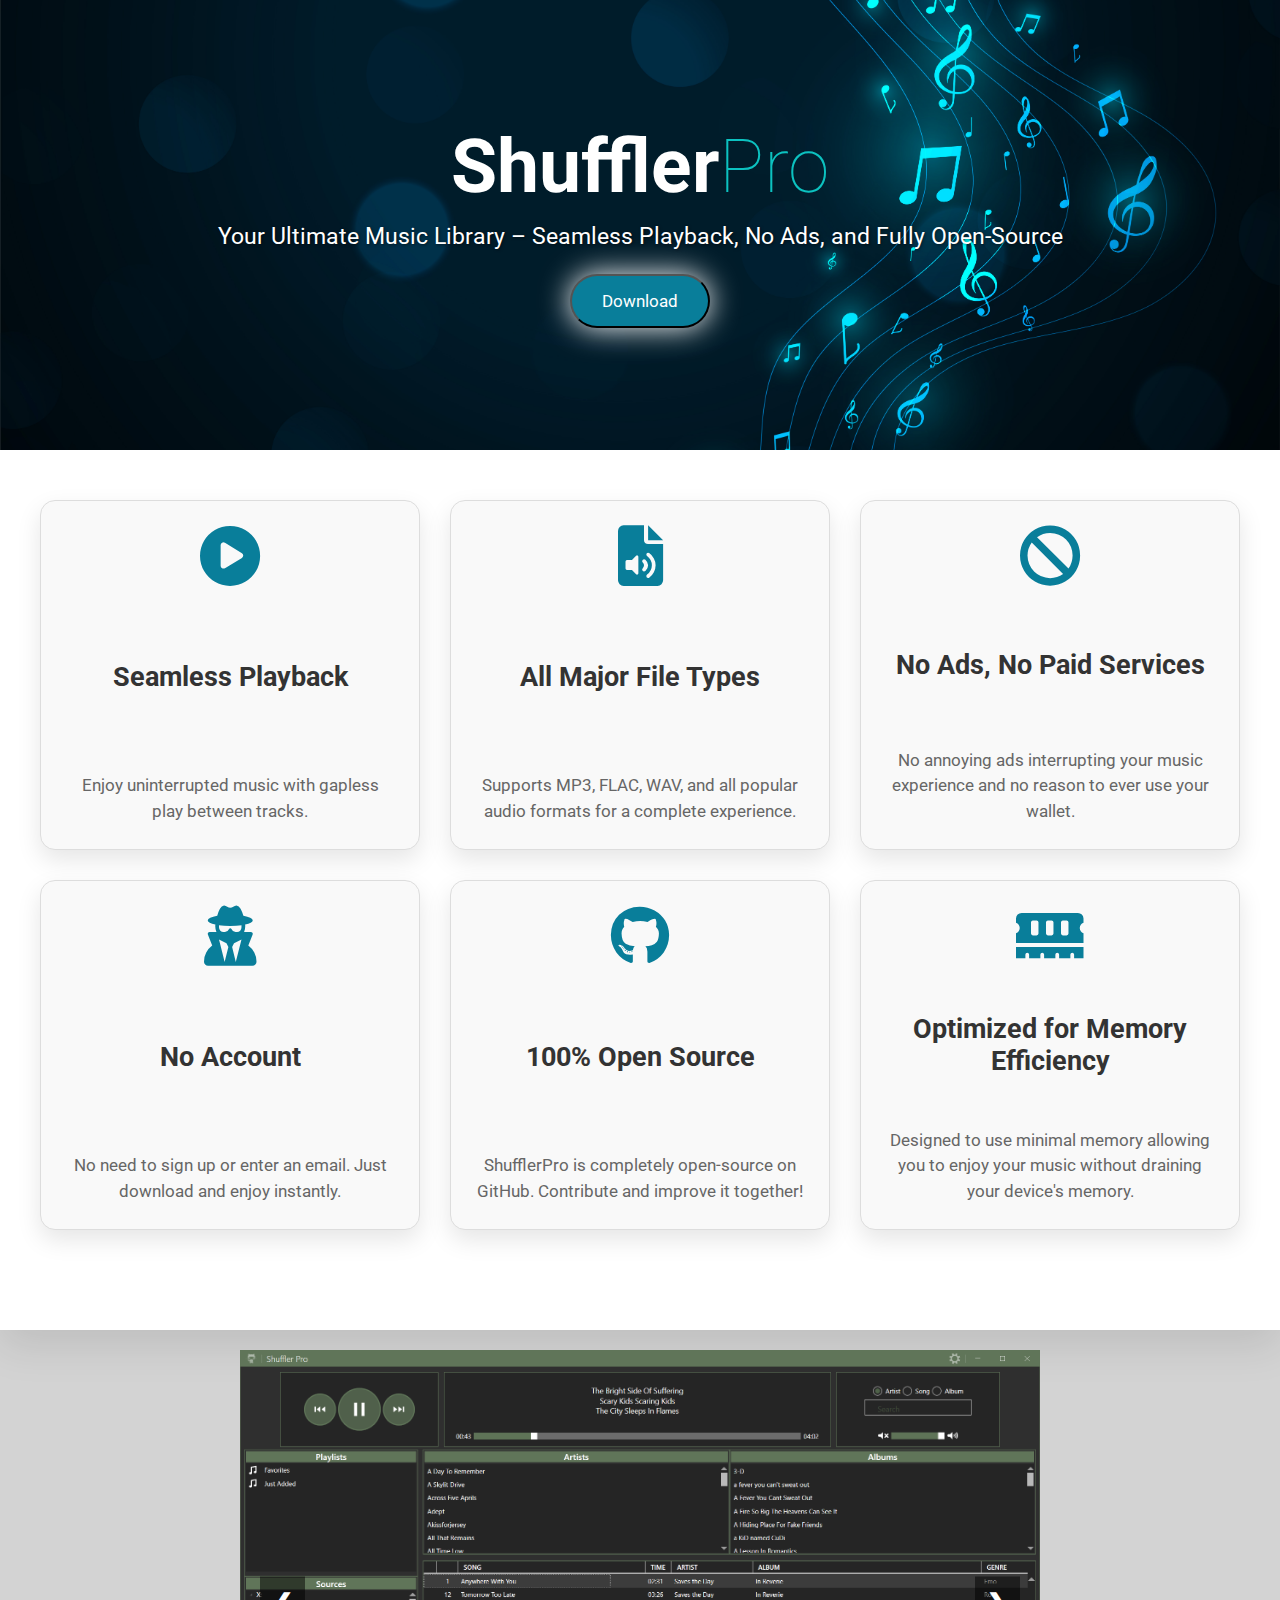
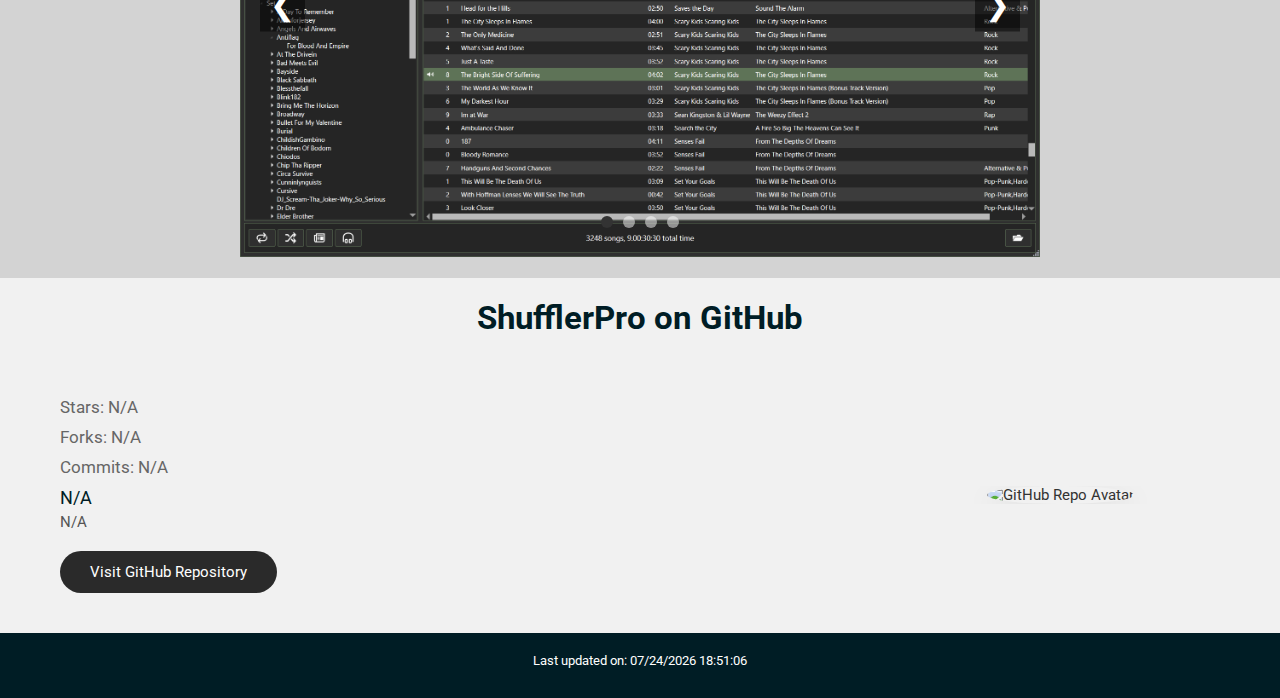
==== commit 1233f45e: "update screenshots on website" ====
--- a/Web/index.html
+++ b/Web/index.html
@@ -87,6 +87,7 @@
         <img src="images/Screenshot_1.png" alt="Image 1" />
         <img src="images/Screenshot_2.png" alt="Image 2" />
         <img src="images/Screenshot_3.png" alt="Image 3" />
+        <img src="images/Screenshot_4.png" alt="Image 4" />
       </div>
       
       <!-- Navigation buttons -->
@@ -102,6 +103,7 @@
         <button class="indicator" onclick="goToSlide(0)"></button>
         <button class="indicator" onclick="goToSlide(1)"></button>
         <button class="indicator" onclick="goToSlide(2)"></button>
+        <button class="indicator" onclick="goToSlide(3)"></button>
       </div>
     </div>
 
--- a/Web/styles.css
+++ b/Web/styles.css
@@ -41,11 +41,13 @@
 .hero h1 {
   font-size: 5rem;
   margin-bottom: 10px;
-  text-shadow: 2px 2px 4px rgba(0, 0, 0, 0.7);
 }
 
 .highlight {
   color: #0cc2c0; /* Change to your desired color */
+  font-weight: 100;
+  vertical-align: top;
+  
 }
 
 .hero p {
@@ -470,4 +472,6 @@
   .carousel-container {
       width: 800px; /* Fixed width of 800px for larger screens */
   }
-}+}
+
+
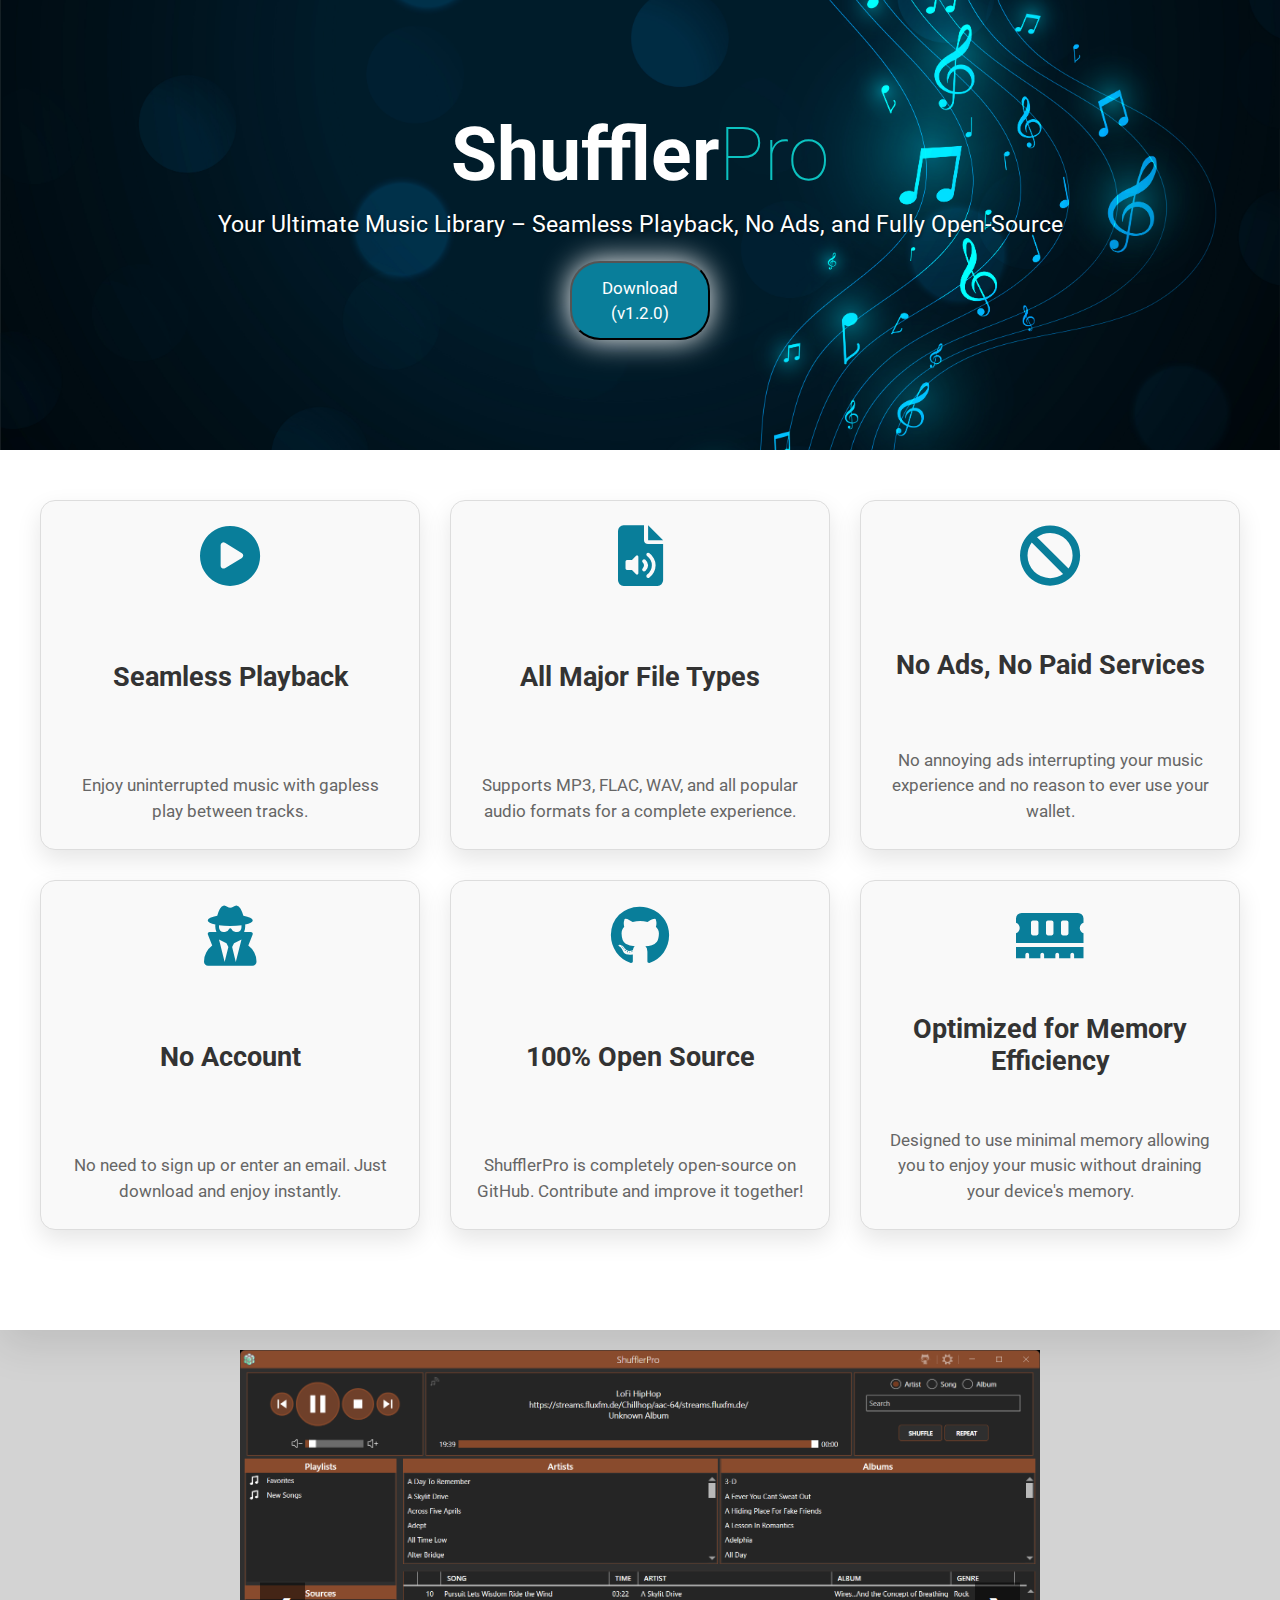
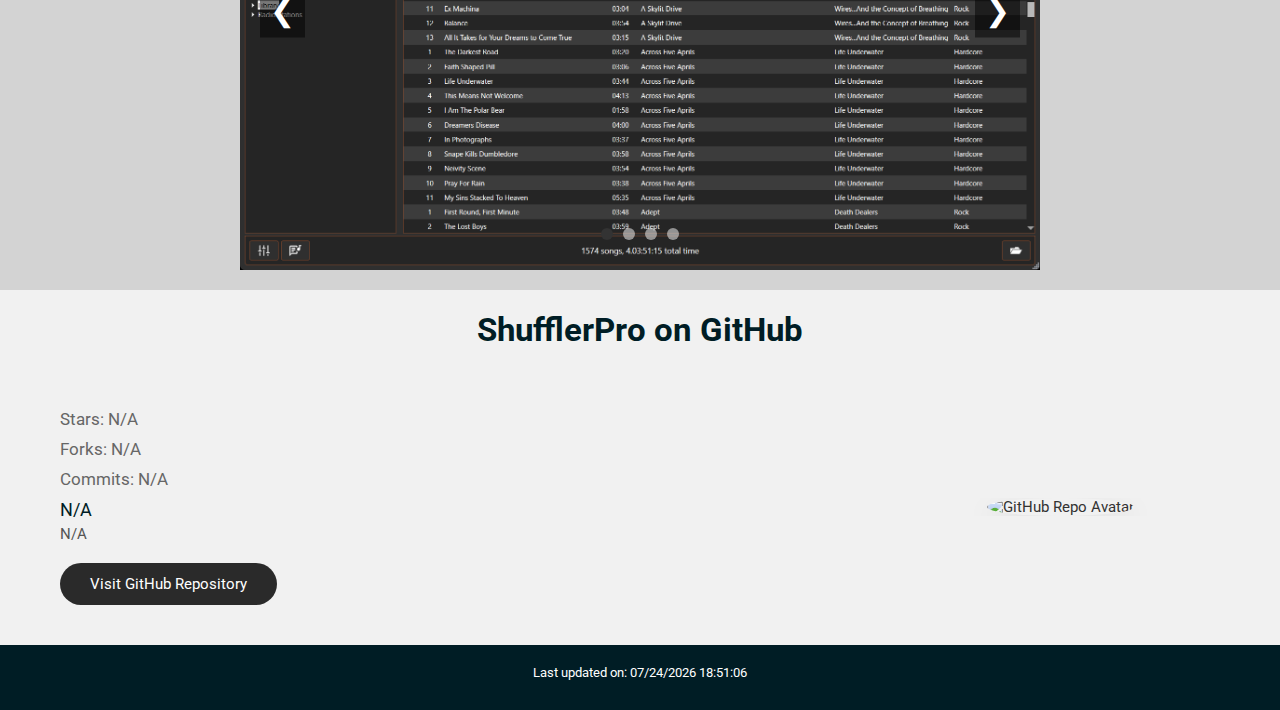
==== commit da1806e7: "add version to download button on website" ====
--- a/Web/index.html
+++ b/Web/index.html
@@ -27,6 +27,7 @@
         </p>
         <button href="#download" class="btn-primary" id="downloadBtn">
           Download
+          <div class="version">(v1.2.0)</div>
         </button>
       </div>
     </header>
--- a/Web/styles.css
+++ b/Web/styles.css
@@ -11,7 +11,6 @@
   height: 100%;
   font-size: 15px;
   width: 100%;
-  
   color: #333;
   background-color: #D3D3D3;
 }
@@ -50,6 +49,10 @@
   
 }
 
+.version{
+  margin-top: 5px;
+}
+
 .hero p {
   font-size: 1.5rem;
   margin-bottom: 20px;
